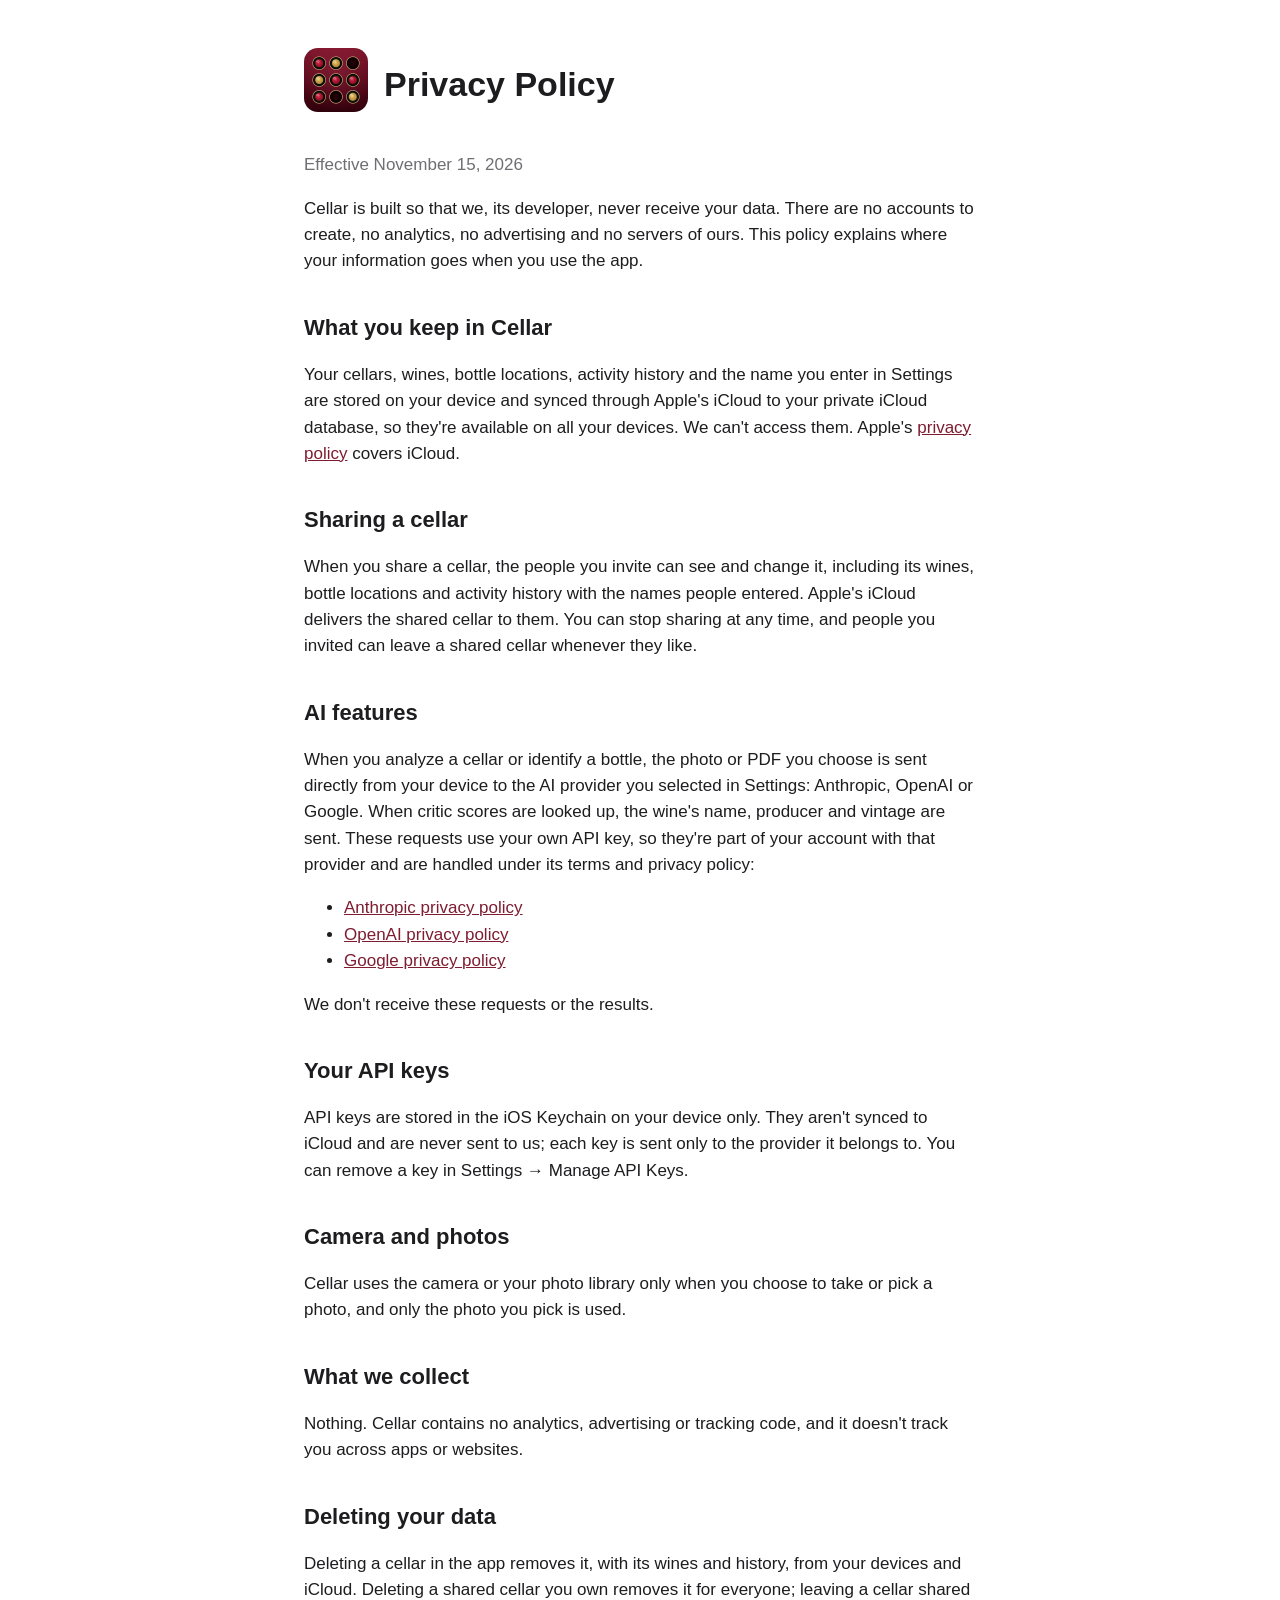
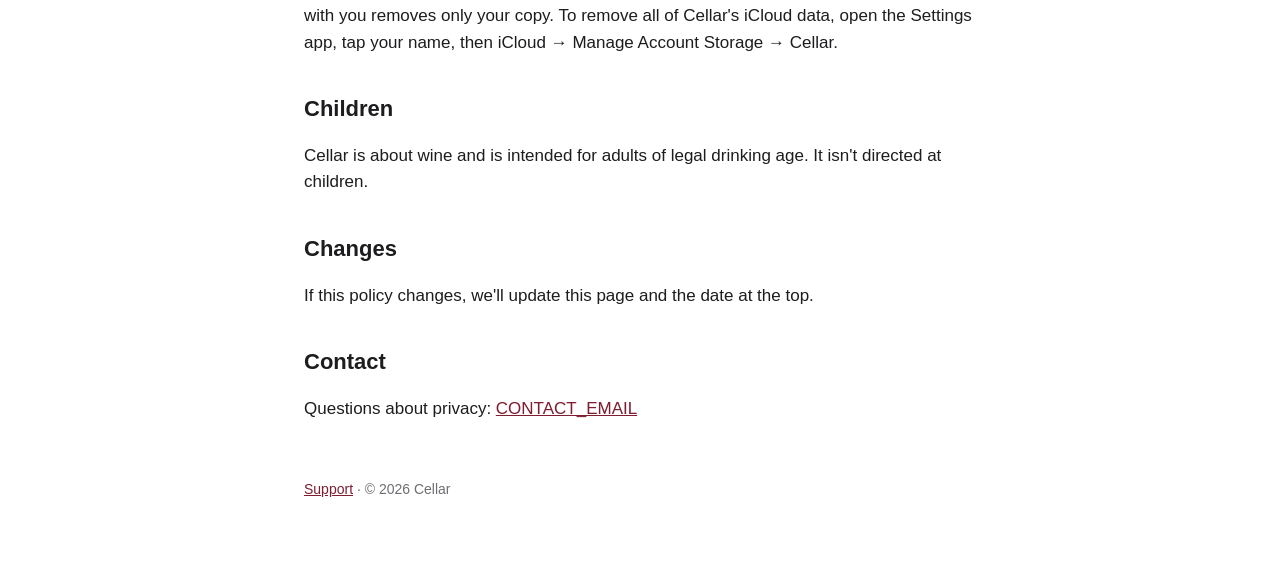
==== privacy.html @ a5a892c8 "New improved policies" ====
<!DOCTYPE html>
<html lang="en">
<head>
  <meta charset="utf-8">
  <meta name="viewport" content="width=device-width, initial-scale=1">
  <title>Cellar — Privacy Policy</title>
  <link rel="stylesheet" href="style.css">
</head>
<body>
<main>
  <header><a href="index.html"><img src="icon.png" alt=""></a><h1>Privacy Policy</h1></header>
  <p class="muted">Effective November 15, 2026</p>

  <p>Cellar is built so that we, its developer, never receive your data. There are no accounts to create, no analytics,
    no advertising and no servers of ours. This policy explains where your information goes when you use the app.</p>

  <h2>What you keep in Cellar</h2>
  <p>Your cellars, wines, bottle locations, activity history and the name you enter in Settings are stored on your device
    and synced through Apple's iCloud to your private iCloud database, so they're available on all your devices.
    We can't access them. Apple's <a href="https://www.apple.com/legal/privacy/">privacy policy</a> covers iCloud.</p>

  <h2>Sharing a cellar</h2>
  <p>When you share a cellar, the people you invite can see and change it, including its wines, bottle locations and
    activity history with the names people entered. Apple's iCloud delivers the shared cellar to them. You can stop sharing
    at any time, and people you invited can leave a shared cellar whenever they like.</p>

  <h2>AI features</h2>
  <p>When you analyze a cellar or identify a bottle, the photo or PDF you choose is sent directly from your device to the
    AI provider you selected in Settings: Anthropic, OpenAI or Google. When critic scores are looked up, the wine's name,
    producer and vintage are sent. These requests use your own API key, so they're part of your account with that provider
    and are handled under its terms and privacy policy:</p>
  <ul>
    <li><a href="https://www.anthropic.com/legal/privacy">Anthropic privacy policy</a></li>
    <li><a href="https://openai.com/policies/privacy-policy/">OpenAI privacy policy</a></li>
    <li><a href="https://policies.google.com/privacy">Google privacy policy</a></li>
  </ul>
  <p>We don't receive these requests or the results.</p>

  <h2>Your API keys</h2>
  <p>API keys are stored in the iOS Keychain on your device only. They aren't synced to iCloud and are never sent to us;
    each key is sent only to the provider it belongs to. You can remove a key in Settings → Manage API Keys.</p>

  <h2>Camera and photos</h2>
  <p>Cellar uses the camera or your photo library only when you choose to take or pick a photo, and only the photo you pick
    is used.</p>

  <h2>What we collect</h2>
  <p>Nothing. Cellar contains no analytics, advertising or tracking code, and it doesn't track you across apps or websites.</p>

  <h2>Deleting your data</h2>
  <p>Deleting a cellar in the app removes it, with its wines and history, from your devices and iCloud. Deleting a shared
    cellar you own removes it for everyone; leaving a cellar shared with you removes only your copy. To remove all of
    Cellar's iCloud data, open the Settings app, tap your name, then iCloud → Manage Account Storage → Cellar.</p>

  <h2>Children</h2>
  <p>Cellar is about wine and is intended for adults of legal drinking age. It isn't directed at children.</p>

  <h2>Changes</h2>
  <p>If this policy changes, we'll update this page and the date at the top.</p>

  <h2>Contact</h2>
  <p>Questions about privacy: <a href="mailto:CONTACT_EMAIL">CONTACT_EMAIL</a></p>

  <footer><a href="support.html">Support</a> · © 2026 Cellar</footer>
</main>
</body>
</html>
---- style.css ----
:root { --accent: #7e1c30; --text: #1d1d1f; --muted: #6e6e73; --bg: #ffffff; --card: #f5f5f7; }
@media (prefers-color-scheme: dark) {
  :root { --accent: #e0607a; --text: #f5f5f7; --muted: #a1a1a6; --bg: #000000; --card: #1c1c1e; }
}
* { box-sizing: border-box; }
body { margin: 0; font: 17px/1.55 -apple-system, BlinkMacSystemFont, "Segoe UI", Helvetica, Arial, sans-serif;
       color: var(--text); background: var(--bg); }
main { max-width: 720px; margin: 0 auto; padding: 48px 24px 64px; }
header { display: flex; align-items: center; gap: 16px; margin-bottom: 32px; }
header img { width: 64px; height: 64px; border-radius: 14px; }
header a { color: inherit; text-decoration: none; }
h1 { font-size: 34px; line-height: 1.15; margin: 0; }
h2 { font-size: 22px; margin: 36px 0 8px; }
h3 { font-size: 18px; margin: 24px 0 4px; }
p, li { color: var(--text); }
.muted, footer { color: var(--muted); }
a { color: var(--accent); }
.card { background: var(--card); border-radius: 14px; padding: 4px 20px; margin: 16px 0; }
nav a { margin-right: 20px; }
footer { margin-top: 56px; font-size: 14px; }
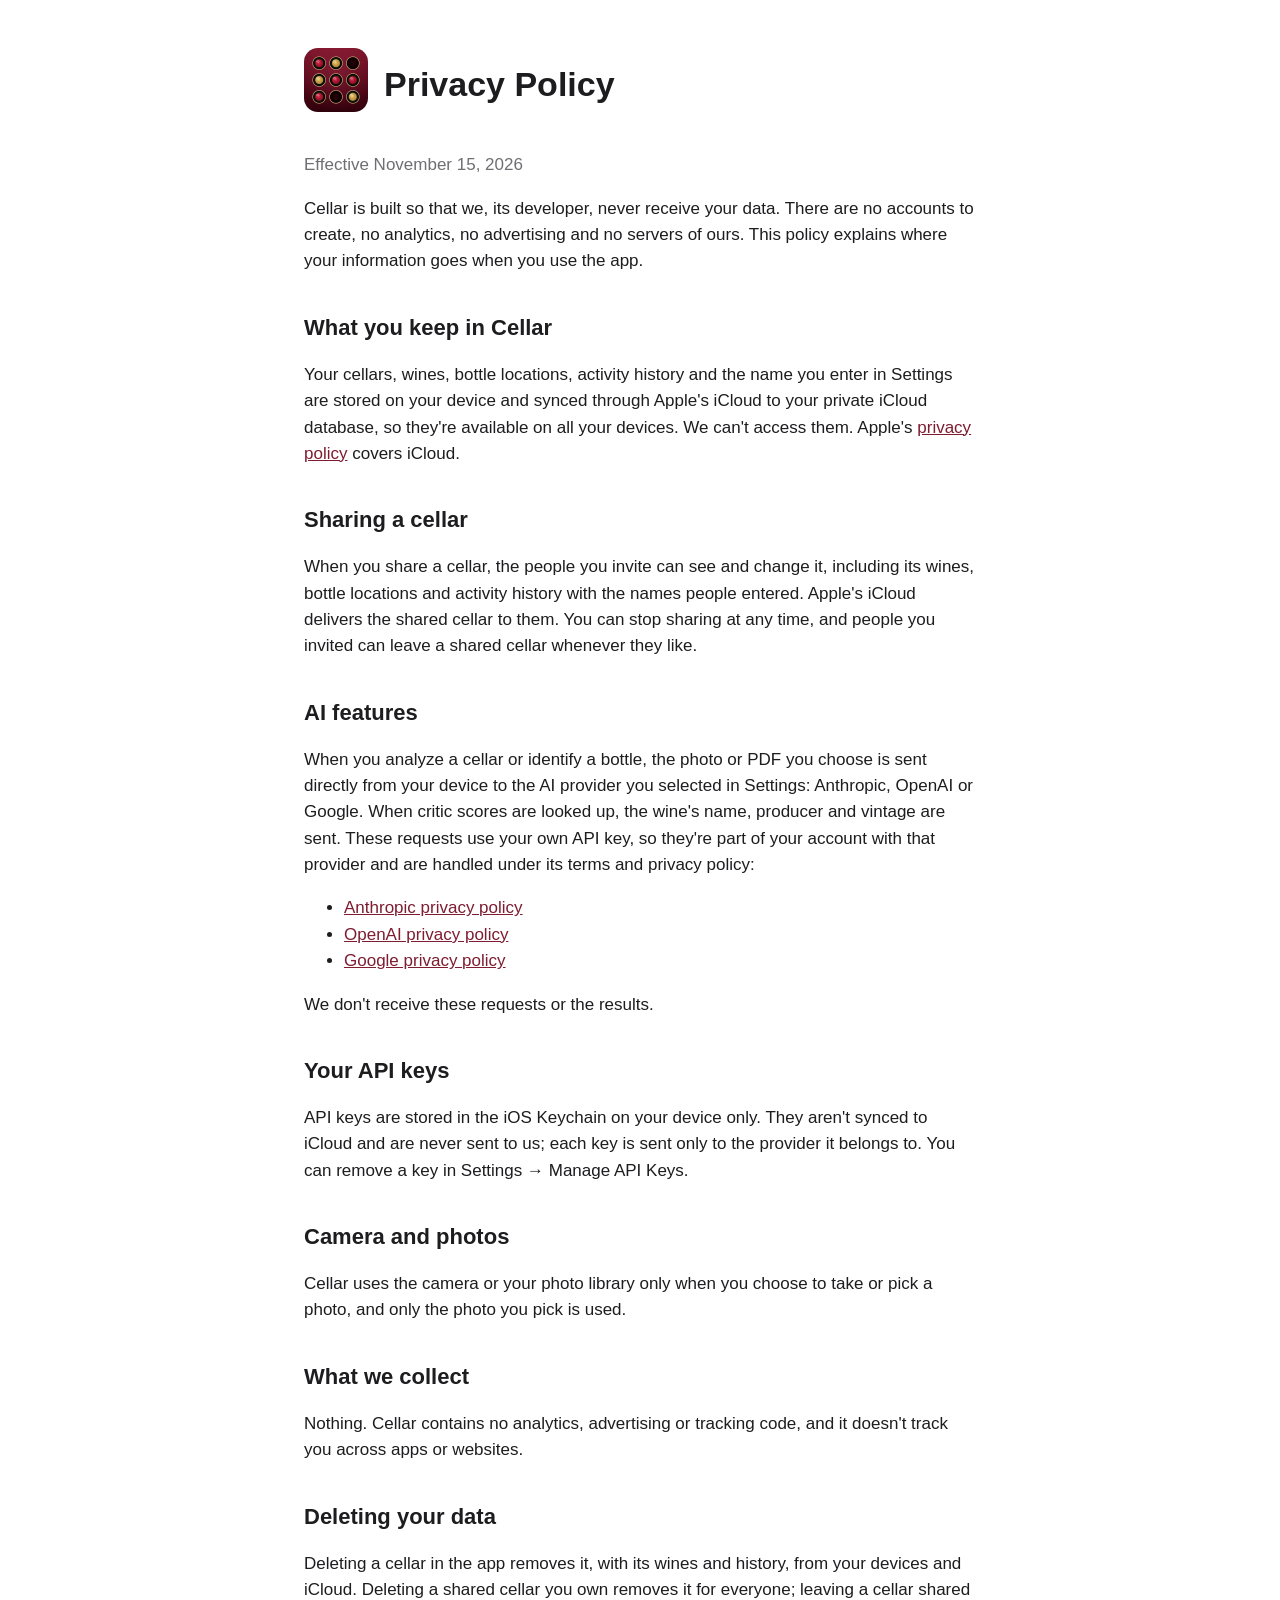
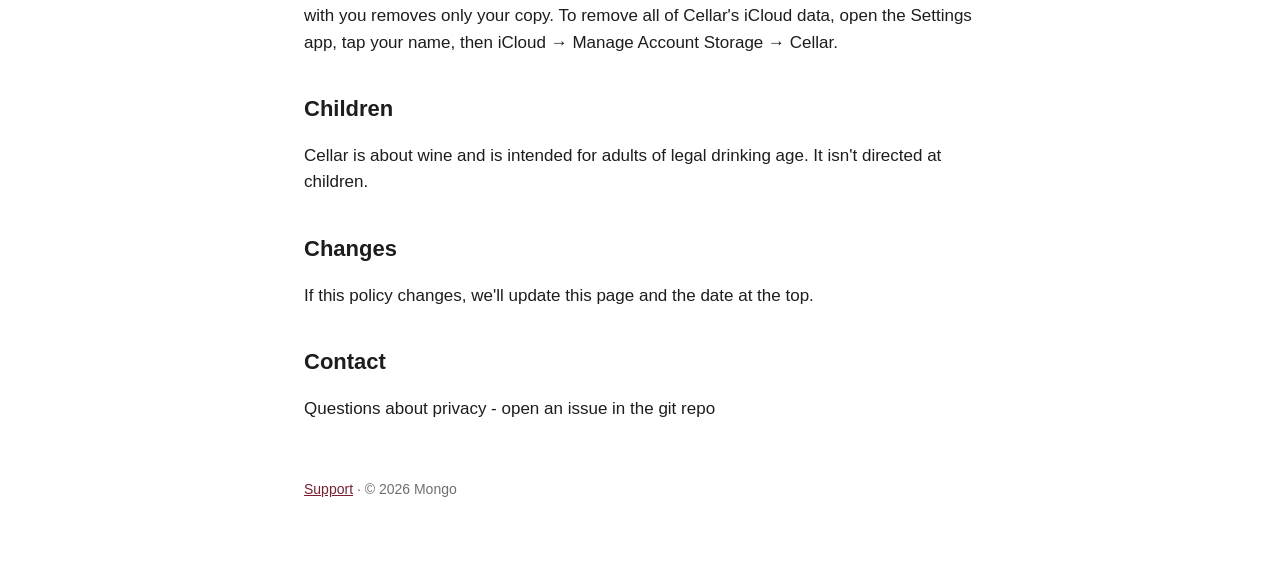
==== commit 73131009: "Fix contact us" ====
--- a/privacy.html
+++ b/privacy.html
@@ -59,9 +59,9 @@
   <p>If this policy changes, we'll update this page and the date at the top.</p>
 
   <h2>Contact</h2>
-  <p>Questions about privacy: <a href="mailto:CONTACT_EMAIL">CONTACT_EMAIL</a></p>
+  <p>Questions about privacy - open an issue in the git repo</p>
 
-  <footer><a href="support.html">Support</a> · © 2026 Cellar</footer>
+  <footer><a href="support.html">Support</a> · © 2026 Mongo</footer>
 </main>
 </body>
 </html>
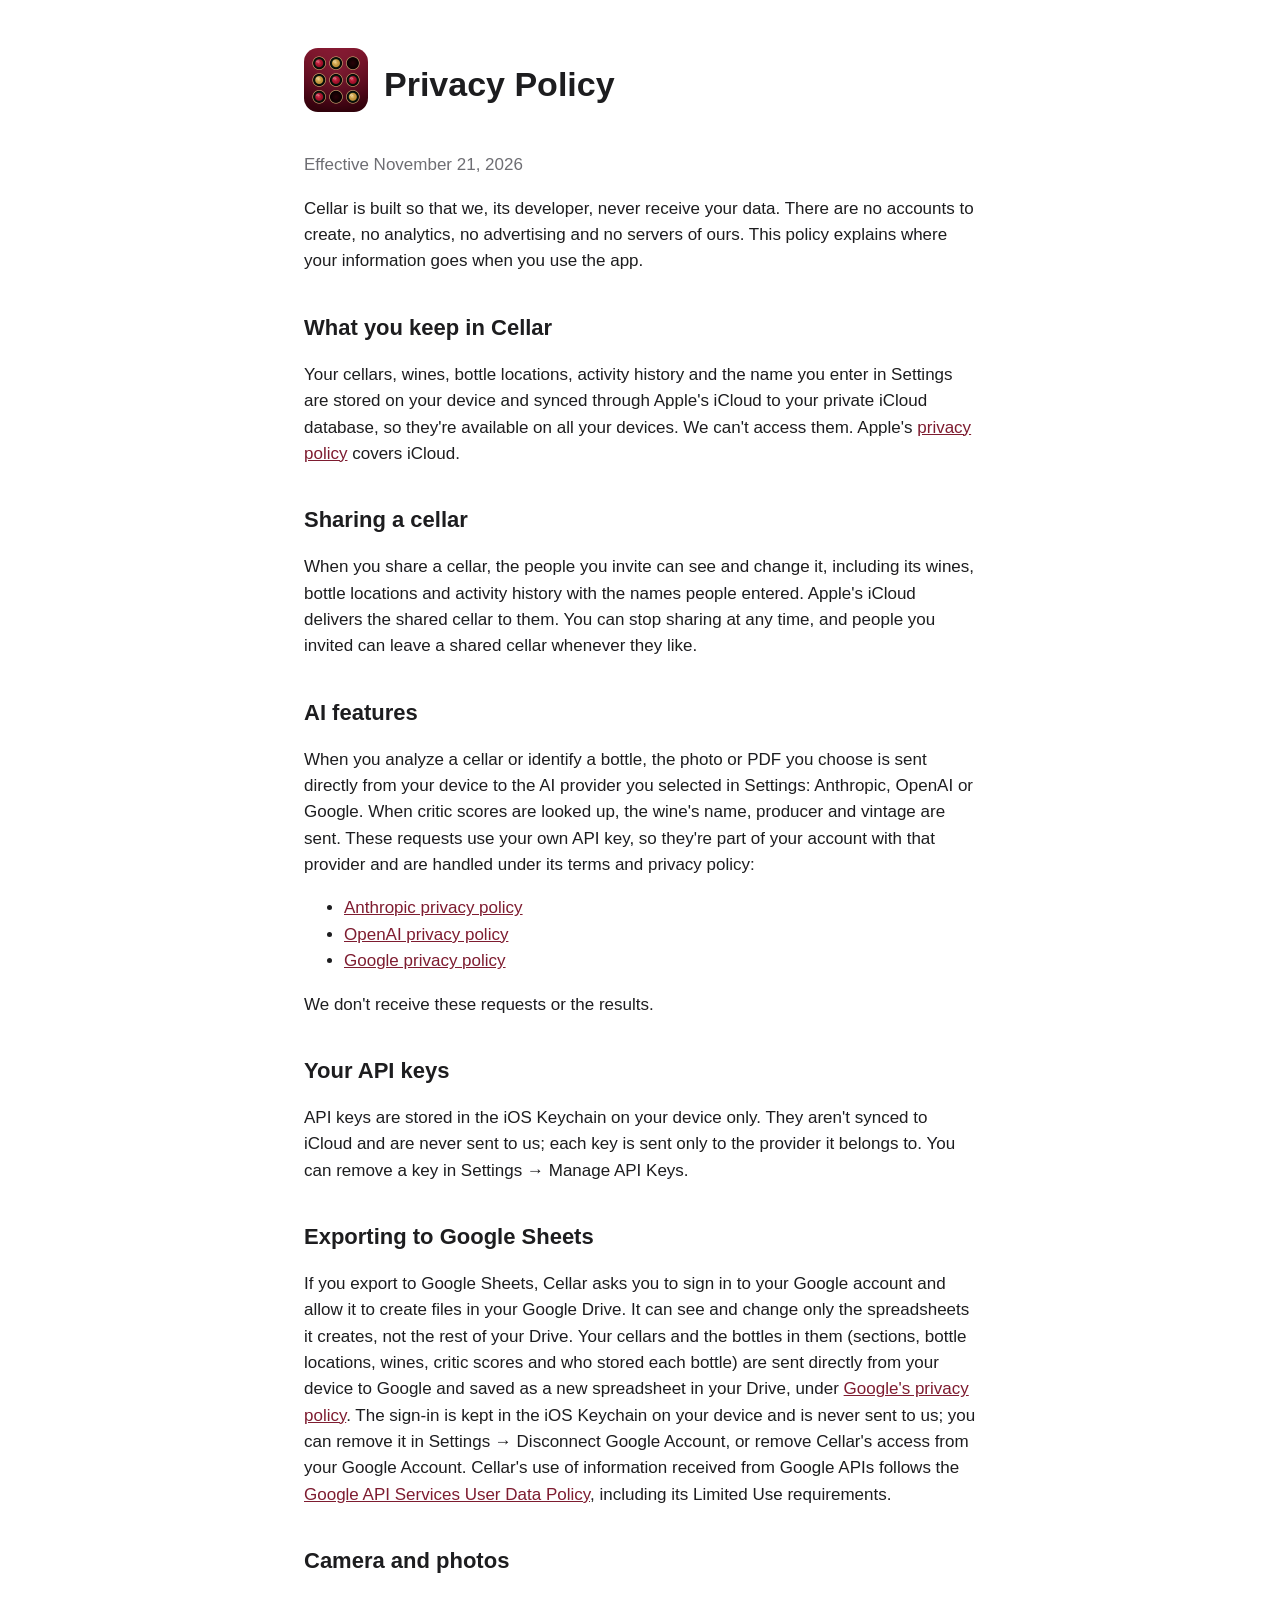
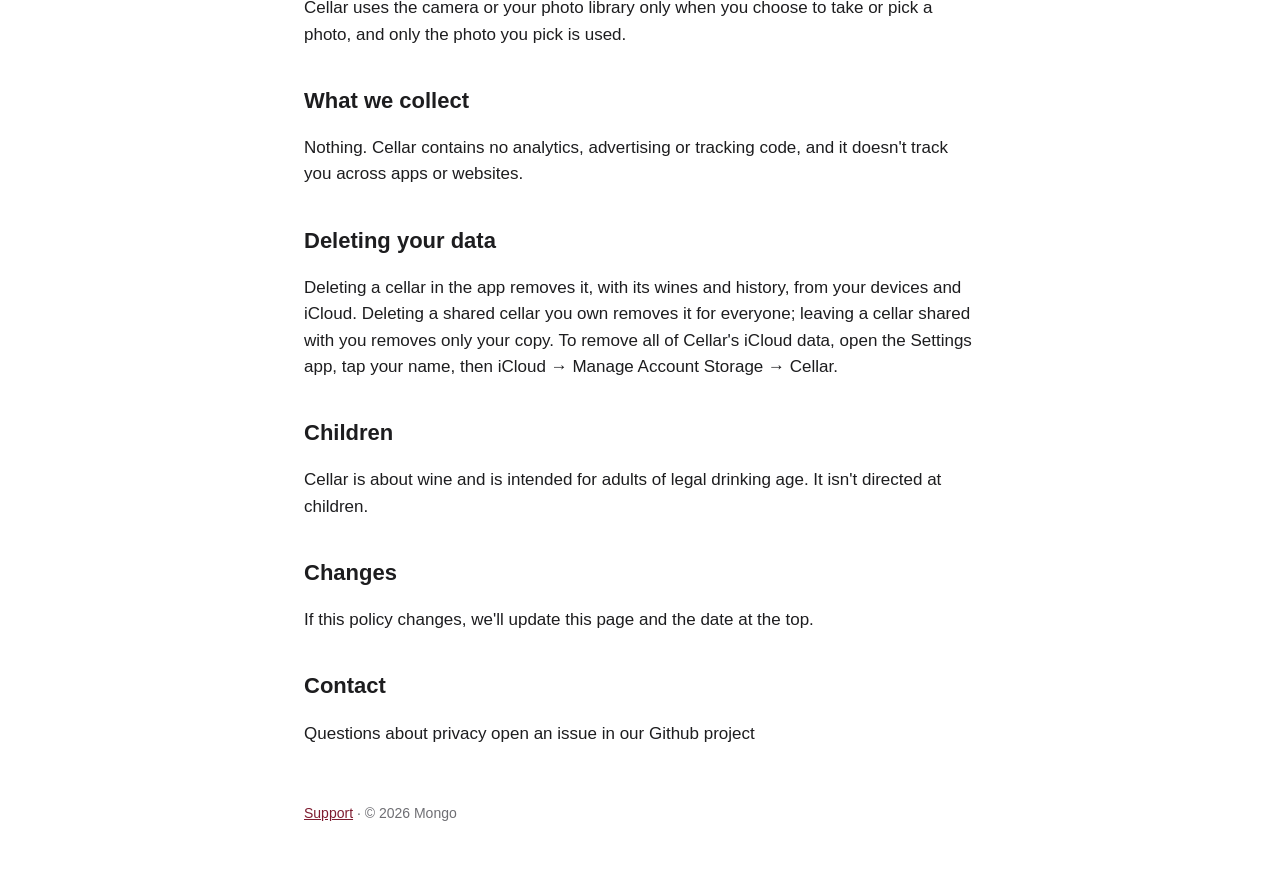
==== commit 43f47199: "Version 1.2" ====
--- a/privacy.html
+++ b/privacy.html
@@ -9,7 +9,7 @@
 <body>
 <main>
   <header><a href="index.html"><img src="icon.png" alt=""></a><h1>Privacy Policy</h1></header>
-  <p class="muted">Effective November 15, 2026</p>
+  <p class="muted">Effective November 21, 2026</p>
 
   <p>Cellar is built so that we, its developer, never receive your data. There are no accounts to create, no analytics,
     no advertising and no servers of ours. This policy explains where your information goes when you use the app.</p>
@@ -40,6 +40,17 @@
   <p>API keys are stored in the iOS Keychain on your device only. They aren't synced to iCloud and are never sent to us;
     each key is sent only to the provider it belongs to. You can remove a key in Settings → Manage API Keys.</p>
 
+  <h2>Exporting to Google Sheets</h2>
+  <p>If you export to Google Sheets, Cellar asks you to sign in to your Google account and allow it to create files in your
+    Google Drive. It can see and change only the spreadsheets it creates, not the rest of your Drive. Your cellars and the
+    bottles in them (sections, bottle locations, wines, critic scores and who stored each bottle) are sent directly from
+    your device to Google and saved as a new spreadsheet in your Drive, under
+    <a href="https://policies.google.com/privacy">Google's privacy policy</a>. The sign-in is kept in the iOS Keychain on
+    your device and is never sent to us; you can remove it in Settings → Disconnect Google Account, or remove Cellar's
+    access from your Google Account. Cellar's use of information received from Google APIs follows the
+    <a href="https://developers.google.com/terms/api-services-user-data-policy">Google API Services User Data Policy</a>,
+    including its Limited Use requirements.</p>
+
   <h2>Camera and photos</h2>
   <p>Cellar uses the camera or your photo library only when you choose to take or pick a photo, and only the photo you pick
     is used.</p>
@@ -59,7 +70,7 @@
   <p>If this policy changes, we'll update this page and the date at the top.</p>
 
   <h2>Contact</h2>
-  <p>Questions about privacy - open an issue in the git repo</p>
+  <p>Questions about privacy open an issue in our Github project</p>
 
   <footer><a href="support.html">Support</a> · © 2026 Mongo</footer>
 </main>
